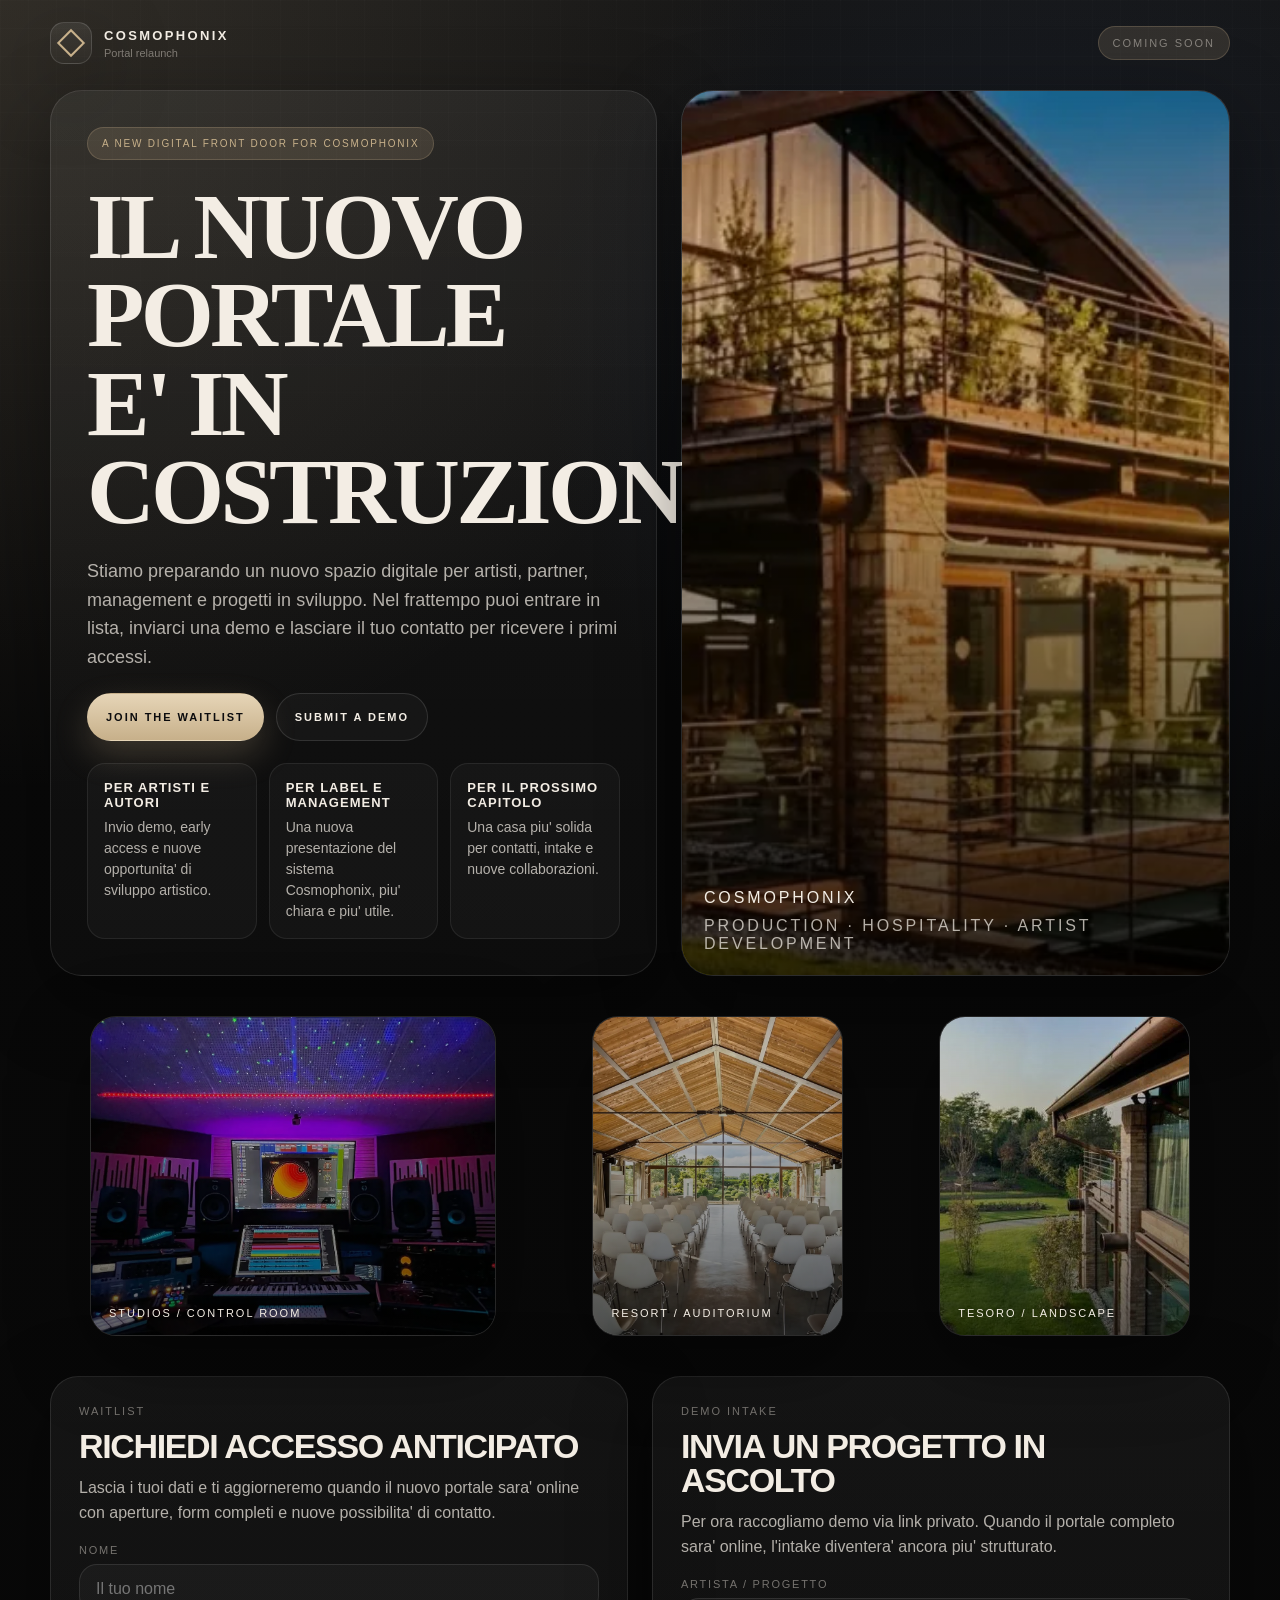
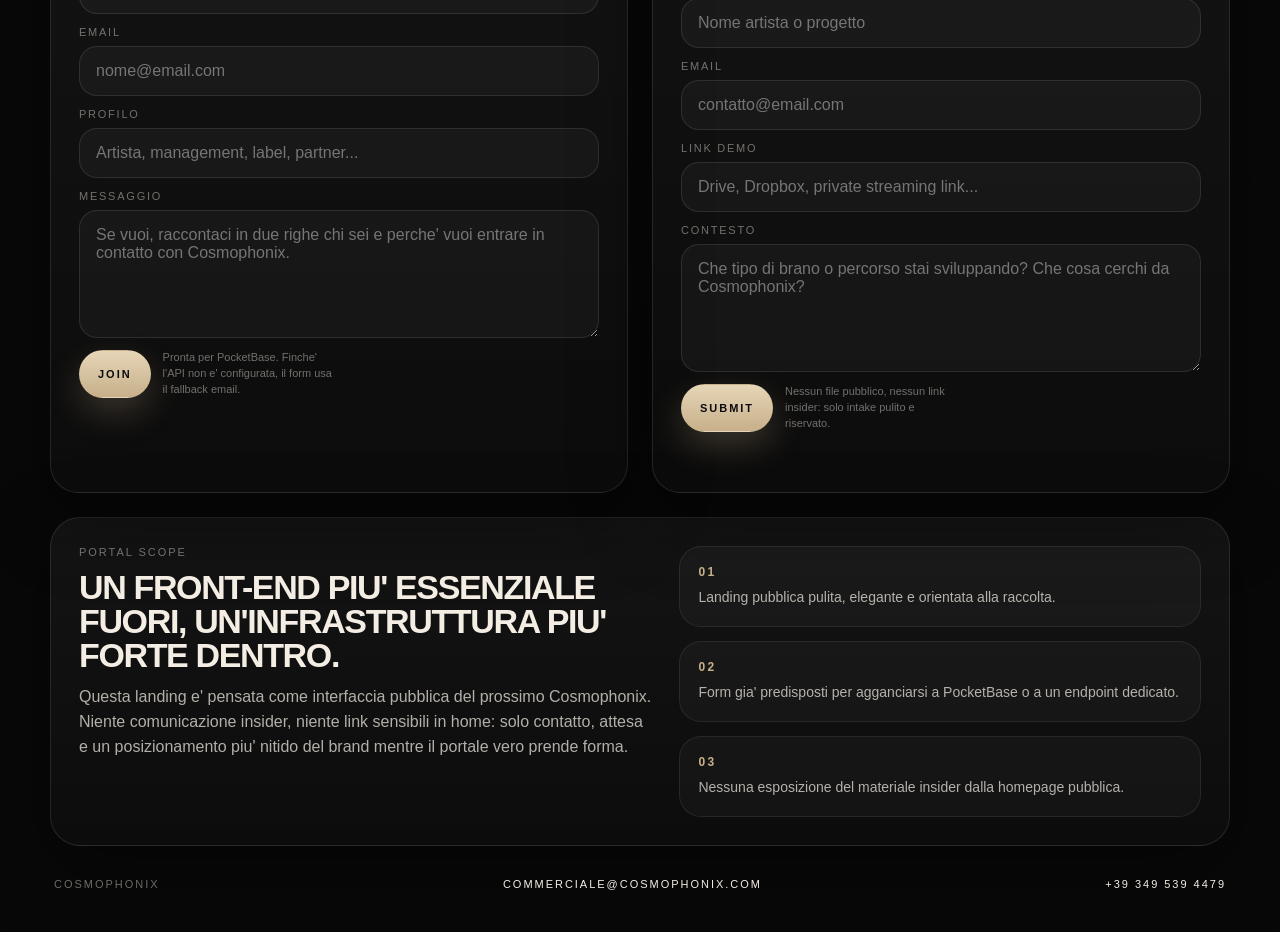
==== index.html @ cf638511 "Create Cosmophonix portal coming soon landing" ====
<!DOCTYPE html>
<html lang="it">
<head>
  <meta charset="utf-8" />
  <meta name="viewport" content="width=device-width, initial-scale=1" />
  <title>Cosmophonix | New Portal Coming Soon</title>
  <meta name="description" content="Il nuovo portale Cosmophonix sta arrivando. Lascia il tuo contatto, invia una demo e scopri il nuovo ecosistema creativo in costruzione." />
  <meta name="theme-color" content="#080808" />
  <link rel="preload" as="image" href="./assets/images/hero-panorama.webp" />
  <link rel="stylesheet" href="./assets/site.css" />
</head>
<body>
  <div class="page-shell">
    <header class="topbar">
      <a class="brand" href="./index.html" aria-label="Cosmophonix">
        <span class="brand-mark" aria-hidden="true"></span>
        <span class="brand-copy">
          <strong>Cosmophonix</strong>
          <span>Portal relaunch</span>
        </span>
      </a>
      <div class="topbar-note">Coming soon</div>
    </header>

    <main>
      <section class="hero">
        <div class="hero-copy">
          <div class="eyebrow">A new digital front door for Cosmophonix</div>
          <h1>Il nuovo portale e' in costruzione.</h1>
          <p class="lead">Stiamo preparando un nuovo spazio digitale per artisti, partner, management e progetti in sviluppo. Nel frattempo puoi entrare in lista, inviarci una demo e lasciare il tuo contatto per ricevere i primi accessi.</p>
          <div class="hero-actions">
            <a class="button primary" href="#waitlist">Join the waitlist</a>
            <a class="button ghost" href="#demo">Submit a demo</a>
          </div>
          <div class="hero-points">
            <div class="hero-point">
              <strong>Per artisti e autori</strong>
              <p>Invio demo, early access e nuove opportunita' di sviluppo artistico.</p>
            </div>
            <div class="hero-point">
              <strong>Per label e management</strong>
              <p>Una nuova presentazione del sistema Cosmophonix, piu' chiara e piu' utile.</p>
            </div>
            <div class="hero-point">
              <strong>Per il prossimo capitolo</strong>
              <p>Una casa piu' solida per contatti, intake e nuove collaborazioni.</p>
            </div>
          </div>
        </div>

        <div class="hero-visual">
          <img src="./assets/images/hero-panorama.webp" alt="Panorama del resort studio Cosmophonix" loading="eager" decoding="async" />
          <div class="visual-caption">
            <span>Cosmophonix</span>
            <span>Production · hospitality · artist development</span>
          </div>
        </div>
      </section>

      <section class="visual-band" aria-label="Preview del nuovo universo Cosmophonix">
        <figure class="visual-card visual-card-large">
          <img src="./assets/images/control-room.webp" alt="Control room Cosmophonix" loading="lazy" decoding="async" />
          <figcaption>Studios / control room</figcaption>
        </figure>
        <figure class="visual-card">
          <img src="./assets/images/auditorium.webp" alt="Auditorium del resort" loading="lazy" decoding="async" />
          <figcaption>Resort / auditorium</figcaption>
        </figure>
        <figure class="visual-card">
          <img src="./assets/images/resort-panorama.webp" alt="Panorama Tesoro Living Resort" loading="lazy" decoding="async" />
          <figcaption>Tesoro / landscape</figcaption>
        </figure>
      </section>

      <section class="panel-grid">
        <article class="panel" id="waitlist">
          <div class="panel-head">
            <span class="kicker">Waitlist</span>
            <h2>Richiedi accesso anticipato</h2>
            <p>Lascia i tuoi dati e ti aggiorneremo quando il nuovo portale sara' online con aperture, form completi e nuove possibilita' di contatto.</p>
          </div>

          <form class="portal-form" data-form-type="waitlist">
            <label class="field">
              <span>Nome</span>
              <input type="text" name="name" placeholder="Il tuo nome" />
            </label>
            <label class="field">
              <span>Email</span>
              <input type="email" name="email" placeholder="nome@email.com" required />
            </label>
            <label class="field">
              <span>Profilo</span>
              <input type="text" name="role" placeholder="Artista, management, label, partner..." />
            </label>
            <label class="field">
              <span>Messaggio</span>
              <textarea name="message" placeholder="Se vuoi, raccontaci in due righe chi sei e perche' vuoi entrare in contatto con Cosmophonix."></textarea>
            </label>
            <div class="form-row">
              <button class="button primary" type="submit">Join</button>
              <p class="form-note">Pronta per PocketBase. Finche' l'API non e' configurata, il form usa il fallback email.</p>
            </div>
            <p class="form-status" aria-live="polite"></p>
          </form>
        </article>

        <article class="panel" id="demo">
          <div class="panel-head">
            <span class="kicker">Demo intake</span>
            <h2>Invia un progetto in ascolto</h2>
            <p>Per ora raccogliamo demo via link privato. Quando il portale completo sara' online, l'intake diventera' ancora piu' strutturato.</p>
          </div>

          <form class="portal-form" data-form-type="demo">
            <label class="field">
              <span>Artista / progetto</span>
              <input type="text" name="project" placeholder="Nome artista o progetto" required />
            </label>
            <label class="field">
              <span>Email</span>
              <input type="email" name="email" placeholder="contatto@email.com" required />
            </label>
            <label class="field">
              <span>Link demo</span>
              <input type="url" name="demo_link" placeholder="Drive, Dropbox, private streaming link..." required />
            </label>
            <label class="field">
              <span>Contesto</span>
              <textarea name="message" placeholder="Che tipo di brano o percorso stai sviluppando? Che cosa cerchi da Cosmophonix?"></textarea>
            </label>
            <div class="form-row">
              <button class="button primary" type="submit">Submit</button>
              <p class="form-note">Nessun file pubblico, nessun link insider: solo intake pulito e riservato.</p>
            </div>
            <p class="form-status" aria-live="polite"></p>
          </form>
        </article>
      </section>

      <section class="manifesto">
        <div class="manifesto-copy">
          <span class="kicker">Portal scope</span>
          <h2>Un front-end piu' essenziale fuori, un'infrastruttura piu' forte dentro.</h2>
          <p>Questa landing e' pensata come interfaccia pubblica del prossimo Cosmophonix. Niente comunicazione insider, niente link sensibili in home: solo contatto, attesa e un posizionamento piu' nitido del brand mentre il portale vero prende forma.</p>
        </div>
        <div class="manifesto-list">
          <div>
            <strong>01</strong>
            <p>Landing pubblica pulita, elegante e orientata alla raccolta.</p>
          </div>
          <div>
            <strong>02</strong>
            <p>Form gia' predisposti per agganciarsi a PocketBase o a un endpoint dedicato.</p>
          </div>
          <div>
            <strong>03</strong>
            <p>Nessuna esposizione del materiale insider dalla homepage pubblica.</p>
          </div>
        </div>
      </section>
    </main>

    <footer class="footer">
      <span>Cosmophonix</span>
      <a href="mailto:commerciale@cosmophonix.com">commerciale@cosmophonix.com</a>
      <a href="tel:+393495394479">+39 349 539 4479</a>
    </footer>
  </div>

  <script src="./assets/app.js"></script>
</body>
</html>
---- assets/site.css ----
:root{
  --bg:#080808;
  --panel:#101114;
  --panel-soft:rgba(255,255,255,.04);
  --text:#f3ede4;
  --muted:rgba(243,237,228,.72);
  --soft:rgba(243,237,228,.44);
  --line:rgba(255,255,255,.1);
  --gold:#c7b08a;
  --gold-soft:rgba(199,176,138,.16);
  --shadow:0 24px 80px rgba(0,0,0,.42);
  --sans:"Avenir Next","Helvetica Neue",Helvetica,Arial,sans-serif;
  --serif:"Iowan Old Style","Palatino Linotype","Book Antiqua",Georgia,serif;
}

*{box-sizing:border-box}
html{scroll-behavior:smooth}
body{
  margin:0;
  min-height:100vh;
  color:var(--text);
  font-family:var(--sans);
  background:
    radial-gradient(circle at top left, rgba(199,176,138,.16), transparent 28%),
    radial-gradient(circle at 84% 14%, rgba(39,62,105,.24), transparent 22%),
    linear-gradient(180deg, #151515 0%, #090909 26%, #080808 100%);
}

body::before{
  content:"";
  position:fixed;
  inset:0;
  pointer-events:none;
  background-image:
    linear-gradient(rgba(255,255,255,.02) 1px, transparent 1px),
    linear-gradient(90deg, rgba(255,255,255,.02) 1px, transparent 1px);
  background-size:28px 28px;
  mask-image:linear-gradient(180deg, rgba(0,0,0,.65), transparent 85%);
}

a{color:inherit}
img{display:block;max-width:100%}

.page-shell{
  width:min(1180px, calc(100vw - 32px));
  margin:0 auto;
  padding:22px 0 42px;
}

.topbar,
.footer{
  display:flex;
  align-items:center;
  justify-content:space-between;
  gap:16px;
  flex-wrap:wrap;
}

.topbar{
  margin-bottom:26px;
}

.brand{
  display:flex;
  align-items:center;
  gap:12px;
  text-decoration:none;
}

.brand-mark{
  width:42px;
  height:42px;
  display:grid;
  place-items:center;
  border-radius:14px;
  border:1px solid rgba(255,255,255,.14);
  background:linear-gradient(180deg, rgba(255,255,255,.07), rgba(255,255,255,.02));
  box-shadow:var(--shadow);
}

.brand-mark::before{
  content:"";
  width:16px;
  height:16px;
  border:2px solid var(--gold);
  transform:rotate(45deg);
}

.brand-copy{
  display:grid;
  gap:4px;
}

.brand-copy strong,
.topbar-note,
.kicker,
.visual-caption span,
.footer{
  letter-spacing:.18em;
  text-transform:uppercase;
}

.brand-copy strong{
  font-size:13px;
}

.brand-copy span,
.topbar-note,
.kicker,
.footer,
.form-note{
  color:var(--soft);
}

.brand-copy span,
.topbar-note,
.kicker,
.footer,
.field span,
.form-note{
  font-size:11px;
}

.topbar-note{
  padding:10px 14px;
  border:1px solid rgba(199,176,138,.24);
  border-radius:999px;
  background:var(--gold-soft);
}

.hero{
  display:grid;
  grid-template-columns:minmax(0,1.05fr) minmax(360px,.95fr);
  gap:24px;
  align-items:stretch;
}

.hero-copy,
.hero-visual,
.panel,
.manifesto,
.visual-card{
  border:1px solid var(--line);
  background:linear-gradient(180deg, rgba(255,255,255,.05), rgba(255,255,255,.02));
  box-shadow:var(--shadow);
}

.hero-copy{
  padding:36px;
  border-radius:32px;
  display:grid;
  gap:22px;
  align-content:start;
}

.eyebrow{
  width:max-content;
  padding:10px 14px;
  border:1px solid rgba(199,176,138,.24);
  border-radius:999px;
  background:var(--gold-soft);
  color:var(--gold);
  font-size:10px;
  letter-spacing:.18em;
  text-transform:uppercase;
}

.hero h1,
.panel h2,
.manifesto h2{
  margin:0;
  letter-spacing:-.04em;
}

.hero h1{
  max-width:11ch;
  font-family:var(--serif);
  font-size:clamp(48px, 8vw, 94px);
  line-height:.94;
  text-transform:uppercase;
}

.lead,
.panel-head p,
.manifesto-copy p{
  margin:0;
  color:var(--muted);
  line-height:1.58;
}

.lead{
  max-width:54ch;
  font-size:18px;
}

.hero-actions,
.form-row{
  display:flex;
  align-items:center;
  gap:12px;
  flex-wrap:wrap;
}

.button{
  display:inline-flex;
  align-items:center;
  justify-content:center;
  min-height:48px;
  padding:0 18px;
  border-radius:999px;
  border:1px solid transparent;
  text-decoration:none;
  cursor:pointer;
  font:inherit;
  font-size:11px;
  font-weight:700;
  letter-spacing:.18em;
  text-transform:uppercase;
  transition:transform .2s ease, border-color .2s ease, background .2s ease;
}

.button:hover{
  transform:translateY(-1px);
}

.button.primary{
  color:#0b0b0d;
  background:linear-gradient(180deg, #e6d5b7, #c7b08a);
  box-shadow:0 14px 34px rgba(199,176,138,.24);
}

.button.ghost{
  color:var(--text);
  border-color:rgba(255,255,255,.12);
  background:rgba(255,255,255,.03);
}

.hero-points{
  display:grid;
  grid-template-columns:repeat(3, minmax(0,1fr));
  gap:12px;
}

.hero-point{
  padding:16px;
  border-radius:18px;
  border:1px solid rgba(255,255,255,.08);
  background:rgba(255,255,255,.03);
}

.hero-point strong{
  display:block;
  margin-bottom:7px;
  font-size:13px;
  letter-spacing:.08em;
  text-transform:uppercase;
}

.hero-point p,
.manifesto-list p{
  margin:0;
  color:var(--muted);
  font-size:14px;
  line-height:1.5;
}

.hero-visual{
  position:relative;
  min-height:680px;
  border-radius:32px;
  overflow:hidden;
}

.hero-visual::after{
  content:"";
  position:absolute;
  inset:0;
  background:linear-gradient(180deg, rgba(0,0,0,.06), rgba(0,0,0,.3) 44%, rgba(0,0,0,.78));
}

.hero-visual img{
  position:absolute;
  inset:0;
  width:100%;
  height:100%;
  object-fit:cover;
}

.visual-caption{
  position:absolute;
  left:22px;
  right:22px;
  bottom:22px;
  z-index:2;
  display:flex;
  align-items:center;
  justify-content:space-between;
  gap:10px;
  flex-wrap:wrap;
}

.visual-caption span:last-child{
  color:var(--muted);
}

.visual-band{
  display:grid;
  grid-template-columns:1.25fr .85fr .85fr;
  gap:16px;
  margin-top:24px;
}

.visual-card{
  position:relative;
  overflow:hidden;
  border-radius:26px;
  min-height:240px;
}

.visual-card-large{
  min-height:320px;
}

.visual-card img{
  position:absolute;
  inset:0;
  width:100%;
  height:100%;
  object-fit:cover;
}

.visual-card::after{
  content:"";
  position:absolute;
  inset:0;
  background:linear-gradient(180deg, rgba(0,0,0,.06), rgba(0,0,0,.62));
}

.visual-card figcaption{
  position:absolute;
  left:18px;
  right:18px;
  bottom:16px;
  z-index:2;
  font-size:11px;
  letter-spacing:.18em;
  text-transform:uppercase;
}

.panel-grid{
  display:grid;
  grid-template-columns:1fr 1fr;
  gap:24px;
  margin-top:24px;
}

.panel{
  padding:28px;
  border-radius:28px;
}

.panel-head{
  display:grid;
  gap:12px;
  margin-bottom:18px;
}

.panel h2,
.manifesto h2{
  font-size:34px;
  line-height:1;
  text-transform:uppercase;
}

.portal-form{
  display:grid;
  gap:12px;
}

.field{
  display:grid;
  gap:8px;
}

.field span{
  color:var(--soft);
  letter-spacing:.16em;
  text-transform:uppercase;
}

.field input,
.field textarea{
  width:100%;
  border:1px solid rgba(255,255,255,.1);
  border-radius:18px;
  background:rgba(255,255,255,.035);
  color:var(--text);
  font:inherit;
  padding:15px 16px;
  outline:none;
  transition:border-color .2s ease, background .2s ease, transform .2s ease;
}

.field textarea{
  min-height:128px;
  resize:vertical;
}

.field input:focus,
.field textarea:focus{
  border-color:rgba(199,176,138,.4);
  background:rgba(255,255,255,.05);
  transform:translateY(-1px);
}

.form-note{
  margin:0;
  max-width:28ch;
  line-height:1.45;
}

.form-status{
  min-height:20px;
  margin:0;
  font-size:13px;
  color:var(--muted);
}

.form-status.is-success{
  color:#d1e6bf;
}

.form-status.is-error{
  color:#f0b2aa;
}

.manifesto{
  display:grid;
  grid-template-columns:1.05fr .95fr;
  gap:24px;
  margin-top:24px;
  padding:28px;
  border-radius:30px;
}

.manifesto-copy{
  display:grid;
  gap:12px;
  align-content:start;
}

.manifesto-list{
  display:grid;
  gap:14px;
}

.manifesto-list div{
  padding:18px;
  border-radius:22px;
  border:1px solid rgba(255,255,255,.08);
  background:rgba(255,255,255,.03);
}

.manifesto-list strong{
  display:block;
  margin-bottom:8px;
  color:var(--gold);
  font-size:12px;
  letter-spacing:.2em;
}

.footer{
  margin-top:26px;
  padding:6px 4px 0;
}

.footer a{
  text-decoration:none;
  color:var(--text);
}

@media (max-width:1040px){
  .hero,
  .visual-band,
  .panel-grid,
  .manifesto,
  .hero-points{
    grid-template-columns:1fr;
  }

  .hero-visual{
    min-height:440px;
  }

  .hero h1{
    max-width:none;
  }
}

@media (max-width:720px){
  .page-shell{
    width:min(calc(100vw - 20px), 100%);
    padding-top:14px;
    padding-bottom:28px;
  }

  .hero-copy,
  .panel,
  .manifesto{
    padding:22px;
  }

  .hero-visual,
  .visual-card,
  .visual-card-large{
    min-height:260px;
    border-radius:24px;
  }

  .panel h2,
  .manifesto h2{
    font-size:28px;
  }
}
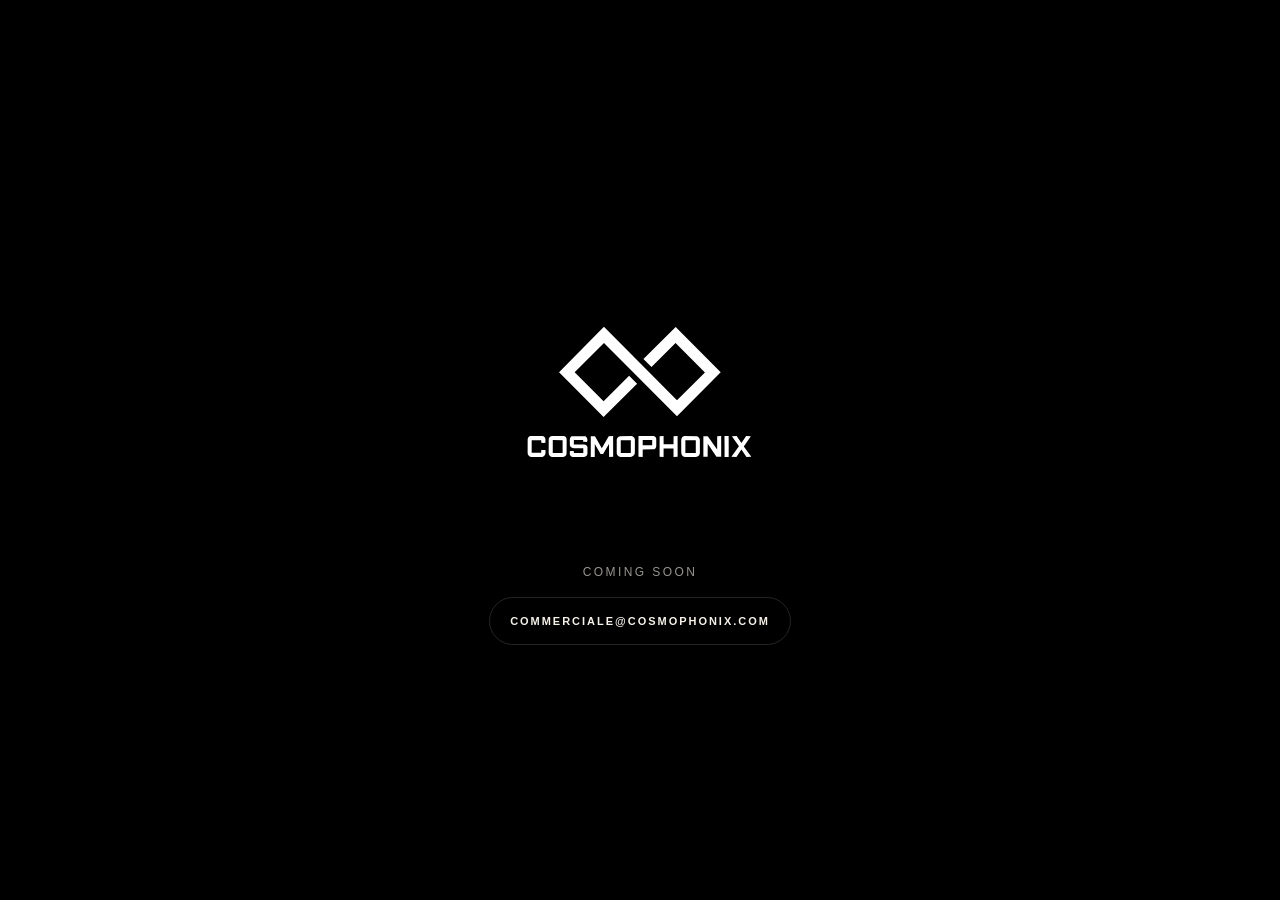
==== commit c6587a6a: "Prepare minimal Cosmophonix production site" ====
--- a/index.html
+++ b/index.html
@@ -3,171 +3,88 @@
 <head>
   <meta charset="utf-8" />
   <meta name="viewport" content="width=device-width, initial-scale=1" />
-  <title>Cosmophonix | New Portal Coming Soon</title>
-  <meta name="description" content="Il nuovo portale Cosmophonix sta arrivando. Lascia il tuo contatto, invia una demo e scopri il nuovo ecosistema creativo in costruzione." />
-  <meta name="theme-color" content="#080808" />
-  <link rel="preload" as="image" href="./assets/images/hero-panorama.webp" />
-  <link rel="stylesheet" href="./assets/site.css" />
+  <title>Cosmophonix Production</title>
+  <meta name="description" content="Cosmophonix Production" />
+  <meta name="theme-color" content="#000000" />
+  <style>
+    :root{
+      --bg:#000000;
+      --text:#f5f1e8;
+      --soft:rgba(245,241,232,.62);
+      --line:rgba(255,255,255,.14);
+    }
+
+    *{box-sizing:border-box}
+
+    body{
+      margin:0;
+      min-height:100vh;
+      display:grid;
+      place-items:center;
+      background:var(--bg);
+      color:var(--text);
+      font-family:"Helvetica Neue", Helvetica, Arial, sans-serif;
+    }
+
+    main{
+      width:min(100vw - 32px, 720px);
+      display:grid;
+      justify-items:center;
+      gap:18px;
+      text-align:center;
+    }
+
+    .logo{
+      width:min(100%, 520px);
+    }
+
+    .logo img{
+      width:100%;
+      height:auto;
+      display:block;
+    }
+
+    h1{
+      margin:0;
+      font-size:clamp(34px, 8vw, 78px);
+      font-weight:700;
+      letter-spacing:.18em;
+      text-transform:uppercase;
+      line-height:.94;
+    }
+
+    p{
+      margin:0;
+      color:var(--soft);
+      font-size:12px;
+      letter-spacing:.2em;
+      text-transform:uppercase;
+    }
+
+    a{
+      display:inline-flex;
+      align-items:center;
+      justify-content:center;
+      min-height:48px;
+      padding:0 20px;
+      border:1px solid var(--line);
+      border-radius:999px;
+      color:var(--text);
+      text-decoration:none;
+      font-size:11px;
+      font-weight:700;
+      letter-spacing:.18em;
+      text-transform:uppercase;
+    }
+  </style>
 </head>
 <body>
-  <div class="page-shell">
-    <header class="topbar">
-      <a class="brand" href="./index.html" aria-label="Cosmophonix">
-        <span class="brand-mark" aria-hidden="true"></span>
-        <span class="brand-copy">
-          <strong>Cosmophonix</strong>
-          <span>Portal relaunch</span>
-        </span>
-      </a>
-      <div class="topbar-note">Coming soon</div>
-    </header>
-
-    <main>
-      <section class="hero">
-        <div class="hero-copy">
-          <div class="eyebrow">A new digital front door for Cosmophonix</div>
-          <h1>Il nuovo portale e' in costruzione.</h1>
-          <p class="lead">Stiamo preparando un nuovo spazio digitale per artisti, partner, management e progetti in sviluppo. Nel frattempo puoi entrare in lista, inviarci una demo e lasciare il tuo contatto per ricevere i primi accessi.</p>
-          <div class="hero-actions">
-            <a class="button primary" href="#waitlist">Join the waitlist</a>
-            <a class="button ghost" href="#demo">Submit a demo</a>
-          </div>
-          <div class="hero-points">
-            <div class="hero-point">
-              <strong>Per artisti e autori</strong>
-              <p>Invio demo, early access e nuove opportunita' di sviluppo artistico.</p>
-            </div>
-            <div class="hero-point">
-              <strong>Per label e management</strong>
-              <p>Una nuova presentazione del sistema Cosmophonix, piu' chiara e piu' utile.</p>
-            </div>
-            <div class="hero-point">
-              <strong>Per il prossimo capitolo</strong>
-              <p>Una casa piu' solida per contatti, intake e nuove collaborazioni.</p>
-            </div>
-          </div>
-        </div>
-
-        <div class="hero-visual">
-          <img src="./assets/images/hero-panorama.webp" alt="Panorama del resort studio Cosmophonix" loading="eager" decoding="async" />
-          <div class="visual-caption">
-            <span>Cosmophonix</span>
-            <span>Production · hospitality · artist development</span>
-          </div>
-        </div>
-      </section>
-
-      <section class="visual-band" aria-label="Preview del nuovo universo Cosmophonix">
-        <figure class="visual-card visual-card-large">
-          <img src="./assets/images/control-room.webp" alt="Control room Cosmophonix" loading="lazy" decoding="async" />
-          <figcaption>Studios / control room</figcaption>
-        </figure>
-        <figure class="visual-card">
-          <img src="./assets/images/auditorium.webp" alt="Auditorium del resort" loading="lazy" decoding="async" />
-          <figcaption>Resort / auditorium</figcaption>
-        </figure>
-        <figure class="visual-card">
-          <img src="./assets/images/resort-panorama.webp" alt="Panorama Tesoro Living Resort" loading="lazy" decoding="async" />
-          <figcaption>Tesoro / landscape</figcaption>
-        </figure>
-      </section>
-
-      <section class="panel-grid">
-        <article class="panel" id="waitlist">
-          <div class="panel-head">
-            <span class="kicker">Waitlist</span>
-            <h2>Richiedi accesso anticipato</h2>
-            <p>Lascia i tuoi dati e ti aggiorneremo quando il nuovo portale sara' online con aperture, form completi e nuove possibilita' di contatto.</p>
-          </div>
-
-          <form class="portal-form" data-form-type="waitlist">
-            <label class="field">
-              <span>Nome</span>
-              <input type="text" name="name" placeholder="Il tuo nome" />
-            </label>
-            <label class="field">
-              <span>Email</span>
-              <input type="email" name="email" placeholder="nome@email.com" required />
-            </label>
-            <label class="field">
-              <span>Profilo</span>
-              <input type="text" name="role" placeholder="Artista, management, label, partner..." />
-            </label>
-            <label class="field">
-              <span>Messaggio</span>
-              <textarea name="message" placeholder="Se vuoi, raccontaci in due righe chi sei e perche' vuoi entrare in contatto con Cosmophonix."></textarea>
-            </label>
-            <div class="form-row">
-              <button class="button primary" type="submit">Join</button>
-              <p class="form-note">Pronta per PocketBase. Finche' l'API non e' configurata, il form usa il fallback email.</p>
-            </div>
-            <p class="form-status" aria-live="polite"></p>
-          </form>
-        </article>
-
-        <article class="panel" id="demo">
-          <div class="panel-head">
-            <span class="kicker">Demo intake</span>
-            <h2>Invia un progetto in ascolto</h2>
-            <p>Per ora raccogliamo demo via link privato. Quando il portale completo sara' online, l'intake diventera' ancora piu' strutturato.</p>
-          </div>
-
-          <form class="portal-form" data-form-type="demo">
-            <label class="field">
-              <span>Artista / progetto</span>
-              <input type="text" name="project" placeholder="Nome artista o progetto" required />
-            </label>
-            <label class="field">
-              <span>Email</span>
-              <input type="email" name="email" placeholder="contatto@email.com" required />
-            </label>
-            <label class="field">
-              <span>Link demo</span>
-              <input type="url" name="demo_link" placeholder="Drive, Dropbox, private streaming link..." required />
-            </label>
-            <label class="field">
-              <span>Contesto</span>
-              <textarea name="message" placeholder="Che tipo di brano o percorso stai sviluppando? Che cosa cerchi da Cosmophonix?"></textarea>
-            </label>
-            <div class="form-row">
-              <button class="button primary" type="submit">Submit</button>
-              <p class="form-note">Nessun file pubblico, nessun link insider: solo intake pulito e riservato.</p>
-            </div>
-            <p class="form-status" aria-live="polite"></p>
-          </form>
-        </article>
-      </section>
-
-      <section class="manifesto">
-        <div class="manifesto-copy">
-          <span class="kicker">Portal scope</span>
-          <h2>Un front-end piu' essenziale fuori, un'infrastruttura piu' forte dentro.</h2>
-          <p>Questa landing e' pensata come interfaccia pubblica del prossimo Cosmophonix. Niente comunicazione insider, niente link sensibili in home: solo contatto, attesa e un posizionamento piu' nitido del brand mentre il portale vero prende forma.</p>
-        </div>
-        <div class="manifesto-list">
-          <div>
-            <strong>01</strong>
-            <p>Landing pubblica pulita, elegante e orientata alla raccolta.</p>
-          </div>
-          <div>
-            <strong>02</strong>
-            <p>Form gia' predisposti per agganciarsi a PocketBase o a un endpoint dedicato.</p>
-          </div>
-          <div>
-            <strong>03</strong>
-            <p>Nessuna esposizione del materiale insider dalla homepage pubblica.</p>
-          </div>
-        </div>
-      </section>
-    </main>
-
-    <footer class="footer">
-      <span>Cosmophonix</span>
-      <a href="mailto:commerciale@cosmophonix.com">commerciale@cosmophonix.com</a>
-      <a href="tel:+393495394479">+39 349 539 4479</a>
-    </footer>
-  </div>
-
-  <script src="./assets/app.js"></script>
+  <main>
+    <div class="logo" aria-label="Cosmophonix Production">
+      <img src="./assets/logo-cosmophonix.svg" alt="Cosmophonix Production" />
+    </div>
+    <p>Coming soon</p>
+    <a href="mailto:commerciale@cosmophonix.com">commerciale@cosmophonix.com</a>
+  </main>
 </body>
 </html>
